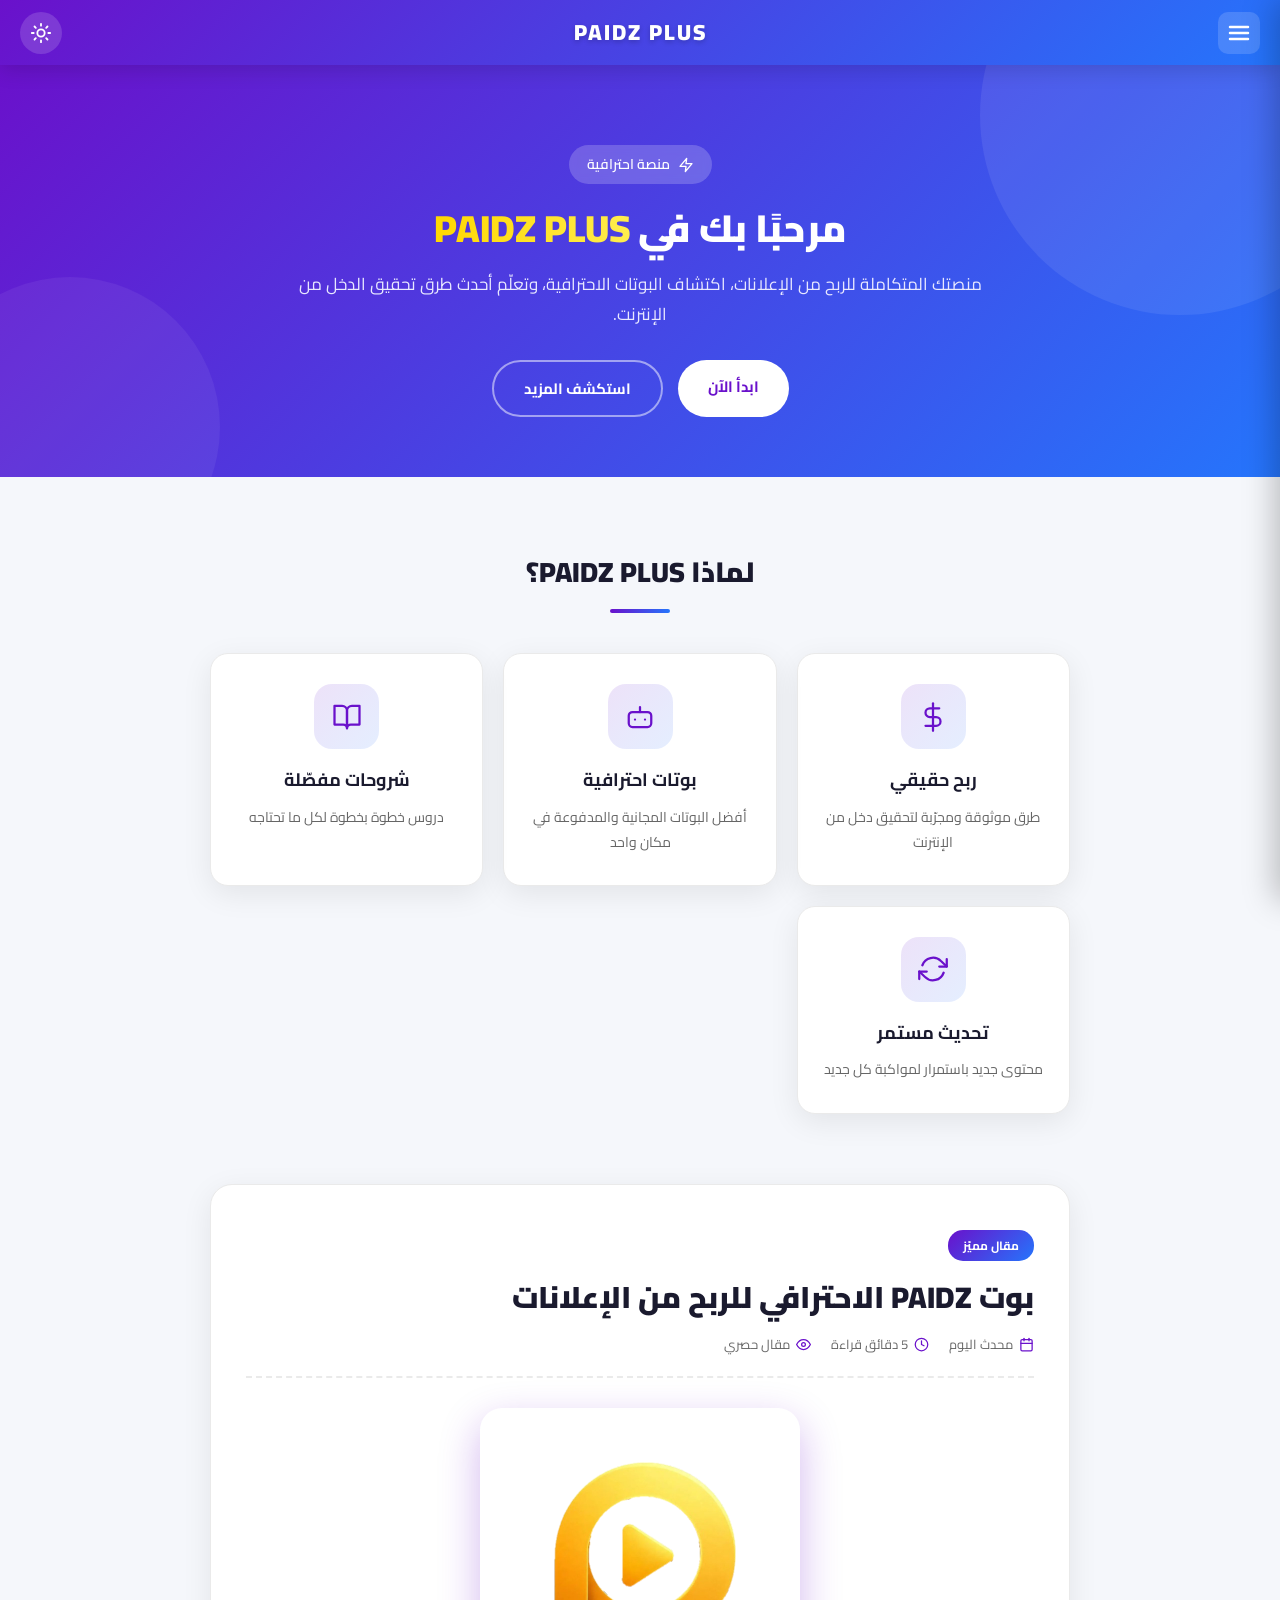
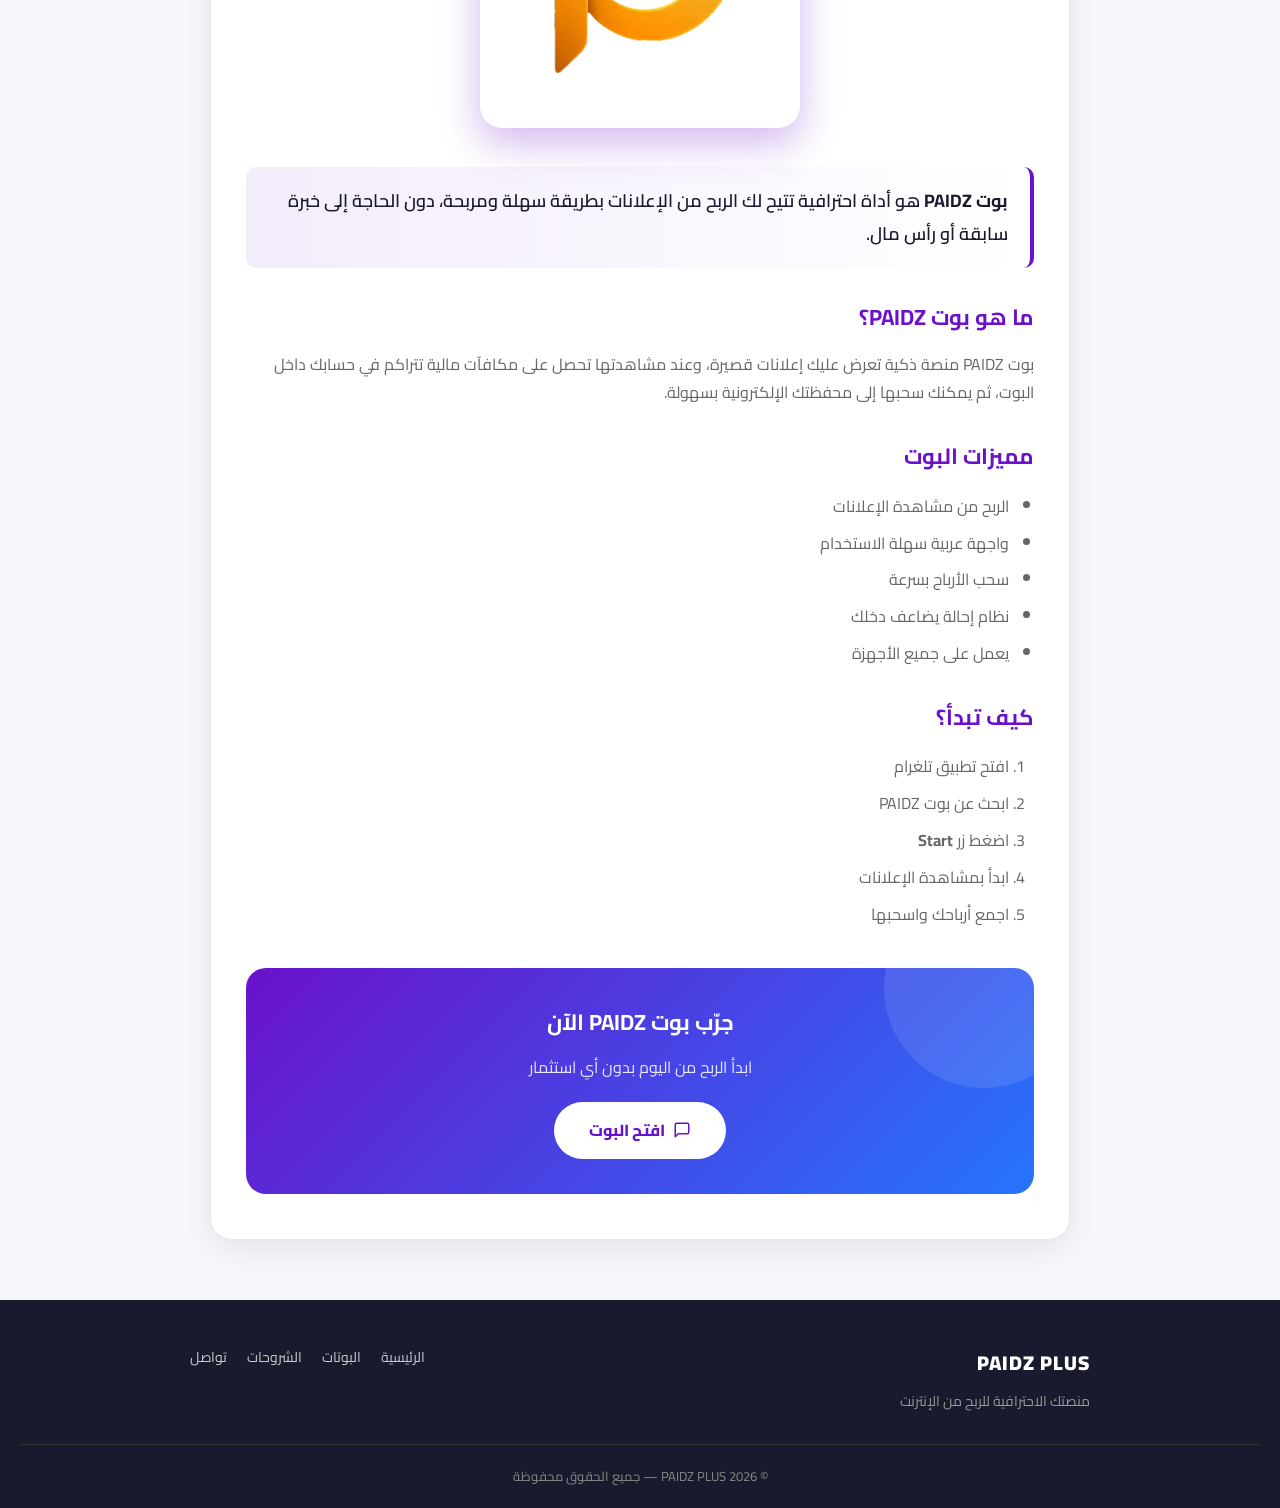
==== index.html @ e373d688 "Add files via upload" ====
<!DOCTYPE html>
<html lang="ar" dir="rtl" data-theme="light">
<head>
  <meta charset="UTF-8">
  <meta name="viewport" content="width=device-width, initial-scale=1.0">
  <title>PAIDZ PLUS — منصة الربح والإعلانات الاحترافية</title>
  <meta name="description" content="PAIDZ PLUS منصة متكاملة للربح من الإعلانات، البوتات، والشروحات الاحترافية">
  <link rel="stylesheet" href="style.css">
  <link href="https://fonts.googleapis.com/css2?family=Cairo:wght@400;600;700;900&display=swap" rel="stylesheet">
</head>
<body>

  <!-- ===== الهيدر ===== -->
  <header class="header">
    <button class="menu-btn" onclick="toggleMenu()" aria-label="القائمة">
      <svg viewBox="0 0 24 24" fill="none" stroke="currentColor" stroke-width="2.5" stroke-linecap="round">
        <line x1="3" y1="6" x2="21" y2="6"/>
        <line x1="3" y1="12" x2="21" y2="12"/>
        <line x1="3" y1="18" x2="21" y2="18"/>
      </svg>
    </button>

    <a href="index.html" class="logo">PAIDZ PLUS</a>

    <button class="theme-btn" onclick="toggleTheme()" aria-label="تبديل الوضع">
      <svg class="icon-sun" viewBox="0 0 24 24" fill="none" stroke="currentColor" stroke-width="2" stroke-linecap="round" stroke-linejoin="round">
        <circle cx="12" cy="12" r="4"/>
        <path d="M12 2v2M12 20v2M4.93 4.93l1.41 1.41M17.66 17.66l1.41 1.41M2 12h2M20 12h2M6.34 17.66l-1.41 1.41M19.07 4.93l-1.41 1.41"/>
      </svg>
      <svg class="icon-moon" viewBox="0 0 24 24" fill="none" stroke="currentColor" stroke-width="2" stroke-linecap="round" stroke-linejoin="round">
        <path d="M21 12.79A9 9 0 1 1 11.21 3 7 7 0 0 0 21 12.79z"/>
      </svg>
    </button>
  </header>

  <!-- ===== القائمة الجانبية ===== -->
  <nav class="side-menu" id="sideMenu">
    <div class="side-header">
      <span class="side-logo">PAIDZ PLUS</span>
    </div>
    <a href="index.html">
      <svg viewBox="0 0 24 24" fill="none" stroke="currentColor" stroke-width="2" stroke-linecap="round" stroke-linejoin="round"><path d="M3 9l9-7 9 7v11a2 2 0 0 1-2 2H5a2 2 0 0 1-2-2z"/><polyline points="9 22 9 12 15 12 15 22"/></svg>
      الرئيسية
    </a>
    <a href="bots.html">
      <svg viewBox="0 0 24 24" fill="none" stroke="currentColor" stroke-width="2" stroke-linecap="round" stroke-linejoin="round"><rect x="3" y="8" width="18" height="12" rx="3"/><path d="M12 8V4M8 14h.01M16 14h.01"/></svg>
      البوتات
    </a>
    <a href="#">
      <svg viewBox="0 0 24 24" fill="none" stroke="currentColor" stroke-width="2" stroke-linecap="round" stroke-linejoin="round"><line x1="12" y1="1" x2="12" y2="23"/><path d="M17 5H9.5a3.5 3.5 0 0 0 0 7h5a3.5 3.5 0 0 1 0 7H6"/></svg>
      طرق الربح
    </a>
    <a href="#">
      <svg viewBox="0 0 24 24" fill="none" stroke="currentColor" stroke-width="2" stroke-linecap="round" stroke-linejoin="round"><path d="M2 3h6a4 4 0 0 1 4 4v14a3 3 0 0 0-3-3H2z"/><path d="M22 3h-6a4 4 0 0 0-4 4v14a3 3 0 0 1 3-3h7z"/></svg>
      الشروحات
    </a>
    <a href="article.html">
      <svg viewBox="0 0 24 24" fill="none" stroke="currentColor" stroke-width="2" stroke-linecap="round" stroke-linejoin="round"><path d="M4 22h16a2 2 0 0 0 2-2V4a2 2 0 0 0-2-2H8a2 2 0 0 0-2 2v16a2 2 0 0 1-2 2zm0 0a2 2 0 0 1-2-2v-9c0-1.1.9-2 2-2h2"/><line x1="10" y1="9" x2="18" y2="9"/><line x1="10" y1="13" x2="18" y2="13"/><line x1="10" y1="17" x2="14" y2="17"/></svg>
      المقالات
    </a>
    <a href="#">
      <svg viewBox="0 0 24 24" fill="none" stroke="currentColor" stroke-width="2" stroke-linecap="round" stroke-linejoin="round"><path d="M21 15a2 2 0 0 1-2 2H7l-4 4V5a2 2 0 0 1 2-2h14a2 2 0 0 1 2 2z"/></svg>
      تواصل معنا
    </a>
  </nav>
  <div class="overlay" id="overlay" onclick="toggleMenu()"></div>

  <!-- ===== Hero ===== -->
  <section class="hero">
    <div class="hero-content">
      <span class="hero-tag">
        <svg viewBox="0 0 24 24" fill="none" stroke="currentColor" stroke-width="2" stroke-linecap="round" stroke-linejoin="round"><polygon points="13 2 3 14 12 14 11 22 21 10 12 10 13 2"/></svg>
        منصة احترافية
      </span>
      <h1>مرحبًا بك في <span>PAIDZ PLUS</span></h1>
      <p>منصتك المتكاملة للربح من الإعلانات، اكتشاف البوتات الاحترافية، وتعلّم أحدث طرق تحقيق الدخل من الإنترنت.</p>
      <div class="hero-buttons">
        <a href="#" class="btn-primary">ابدأ الآن</a>
        <a href="#" class="btn-secondary">استكشف المزيد</a>
      </div>
    </div>
  </section>

  <!-- ===== المميزات ===== -->
  <section class="features container">
    <h2 class="section-title">لماذا PAIDZ PLUS؟</h2>
    <div class="features-grid">
      <div class="feature-card">
        <div class="feature-icon">
          <svg viewBox="0 0 24 24" fill="none" stroke="currentColor" stroke-width="1.8" stroke-linecap="round" stroke-linejoin="round"><line x1="12" y1="1" x2="12" y2="23"/><path d="M17 5H9.5a3.5 3.5 0 0 0 0 7h5a3.5 3.5 0 0 1 0 7H6"/></svg>
        </div>
        <h3>ربح حقيقي</h3>
        <p>طرق موثوقة ومجرّبة لتحقيق دخل من الإنترنت</p>
      </div>
      <div class="feature-card">
        <div class="feature-icon">
          <svg viewBox="0 0 24 24" fill="none" stroke="currentColor" stroke-width="1.8" stroke-linecap="round" stroke-linejoin="round"><rect x="3" y="8" width="18" height="12" rx="3"/><path d="M12 8V4M8 14h.01M16 14h.01"/></svg>
        </div>
        <h3>بوتات احترافية</h3>
        <p>أفضل البوتات المجانية والمدفوعة في مكان واحد</p>
      </div>
      <div class="feature-card">
        <div class="feature-icon">
          <svg viewBox="0 0 24 24" fill="none" stroke="currentColor" stroke-width="1.8" stroke-linecap="round" stroke-linejoin="round"><path d="M2 3h6a4 4 0 0 1 4 4v14a3 3 0 0 0-3-3H2z"/><path d="M22 3h-6a4 4 0 0 0-4 4v14a3 3 0 0 1 3-3h7z"/></svg>
        </div>
        <h3>شروحات مفصّلة</h3>
        <p>دروس خطوة بخطوة لكل ما تحتاجه</p>
      </div>
      <div class="feature-card">
        <div class="feature-icon">
          <svg viewBox="0 0 24 24" fill="none" stroke="currentColor" stroke-width="1.8" stroke-linecap="round" stroke-linejoin="round"><polyline points="23 4 23 10 17 10"/><polyline points="1 20 1 14 7 14"/><path d="M3.51 9a9 9 0 0 1 14.85-3.36L23 10M1 14l4.64 4.36A9 9 0 0 0 20.49 15"/></svg>
        </div>
        <h3>تحديث مستمر</h3>
        <p>محتوى جديد باستمرار لمواكبة كل جديد</p>
      </div>
    </div>
  </section>

  <!-- ===== المقال ===== -->
  <section class="container">
    <article class="article">
      <span class="article-badge">مقال مميّز</span>
      <h1>بوت PAIDZ الاحترافي للربح من الإعلانات</h1>

      <div class="article-meta">
        <span>
          <svg viewBox="0 0 24 24" fill="none" stroke="currentColor" stroke-width="2" stroke-linecap="round" stroke-linejoin="round"><rect x="3" y="4" width="18" height="18" rx="2"/><line x1="16" y1="2" x2="16" y2="6"/><line x1="8" y1="2" x2="8" y2="6"/><line x1="3" y1="10" x2="21" y2="10"/></svg>
          محدث اليوم
        </span>
        <span>
          <svg viewBox="0 0 24 24" fill="none" stroke="currentColor" stroke-width="2" stroke-linecap="round" stroke-linejoin="round"><circle cx="12" cy="12" r="10"/><polyline points="12 6 12 12 16 14"/></svg>
          5 دقائق قراءة
        </span>
        <span>
          <svg viewBox="0 0 24 24" fill="none" stroke="currentColor" stroke-width="2" stroke-linecap="round" stroke-linejoin="round"><path d="M1 12s4-8 11-8 11 8 11 8-4 8-11 8-11-8-11-8z"/><circle cx="12" cy="12" r="3"/></svg>
          مقال حصري
        </span>
      </div>

      <div class="article-image">
        <img src="A1.png" alt="شعار بوت PAIDZ">
      </div>

      <p class="lead">
        <strong>بوت PAIDZ</strong> هو أداة احترافية تتيح لك الربح من الإعلانات بطريقة سهلة ومربحة، دون الحاجة إلى خبرة سابقة أو رأس مال.
      </p>

      <h2>ما هو بوت PAIDZ؟</h2>
      <p>بوت PAIDZ منصة ذكية تعرض عليك إعلانات قصيرة، وعند مشاهدتها تحصل على مكافآت مالية تتراكم في حسابك داخل البوت، ثم يمكنك سحبها إلى محفظتك الإلكترونية بسهولة.</p>

      <h2>مميزات البوت</h2>
      <ul>
        <li>الربح من مشاهدة الإعلانات</li>
        <li>واجهة عربية سهلة الاستخدام</li>
        <li>سحب الأرباح بسرعة</li>
        <li>نظام إحالة يضاعف دخلك</li>
        <li>يعمل على جميع الأجهزة</li>
      </ul>

      <h2>كيف تبدأ؟</h2>
      <ol>
        <li>افتح تطبيق تلغرام</li>
        <li>ابحث عن بوت PAIDZ</li>
        <li>اضغط زر <strong>Start</strong></li>
        <li>ابدأ بمشاهدة الإعلانات</li>
        <li>اجمع أرباحك واسحبها</li>
      </ol>

      <div class="cta-box">
        <h3>جرّب بوت PAIDZ الآن</h3>
        <p>ابدأ الربح من اليوم بدون أي استثمار</p>
        <a href="https://t.me/PAlDZ_BOT/start?startapp=ref_c6572488" class="cta-btn" target="_blank">
          <svg viewBox="0 0 24 24" fill="none" stroke="currentColor" stroke-width="2" stroke-linecap="round" stroke-linejoin="round"><path d="M21 15a2 2 0 0 1-2 2H7l-4 4V5a2 2 0 0 1 2-2h14a2 2 0 0 1 2 2z"/></svg>
          افتح البوت
        </a>
      </div>
    </article>
  </section>

  <!-- ===== الفوتر ===== -->
  <footer class="footer">
    <div class="footer-content">
      <div class="footer-brand">
        <h3>PAIDZ PLUS</h3>
        <p>منصتك الاحترافية للربح من الإنترنت</p>
      </div>
      <div class="footer-links">
        <a href="#">الرئيسية</a>
        <a href="bots.html">البوتات</a>
        <a href="#">الشروحات</a>
        <a href="#">تواصل</a>
      </div>
    </div>
    <div class="footer-bottom">
      <p>© 2026 PAIDZ PLUS — جميع الحقوق محفوظة</p>
    </div>
  </footer>

  <script src="script.js"></script>
</body>
</html>
---- style.css ----
/* ===== المتغيرات ===== */
:root {
  --bg: #f5f7fb;
  --bg-card: #ffffff;
  --text: #1a1a2e;
  --text-soft: #666;
  --border: #eaeaea;
  --primary: #6a11cb;
  --primary-2: #2575fc;
  --header-bg: linear-gradient(135deg, #6a11cb, #2575fc);
  --shadow: 0 8px 30px rgba(0,0,0,0.08);
  --header-text: #ffffff;
}

[data-theme="dark"] {
  --bg: #0f0f1a;
  --bg-card: #1a1a2e;
  --text: #f0f0f5;
  --text-soft: #a0a0b0;
  --border: #2a2a40;
  --header-bg: linear-gradient(135deg, #4a0d8f, #1a4db8);
  --shadow: 0 8px 30px rgba(0,0,0,0.4);
  --header-text: #ffffff;
}

/* ===== عام ===== */
* {
  margin: 0;
  padding: 0;
  box-sizing: border-box;
  font-family: 'Cairo', sans-serif;
}

html { scroll-behavior: smooth; }

body {
  background: var(--bg);
  color: var(--text);
  line-height: 1.8;
  overflow-x: hidden;
  transition: background 0.4s ease, color 0.4s ease;
}

.container {
  max-width: 900px;
  margin: 0 auto;
  padding: 0 20px;
}

/* أيقونات SVG موحدة */
svg {
  width: 20px;
  height: 20px;
  flex-shrink: 0;
}

/* ===== الهيدر ===== */
.header {
  position: fixed;
  top: 0;
  left: 0;
  right: 0;
  height: 65px;
  background: var(--header-bg);
  display: flex;
  align-items: center;
  justify-content: space-between;
  padding: 0 20px;
  box-shadow: 0 4px 20px rgba(0,0,0,0.15);
  z-index: 1000;
  transition: background 0.4s ease;
}

.logo {
  color: #fff;
  font-size: 22px;
  font-weight: 900;
  letter-spacing: 2px;
  text-decoration: none;
  text-shadow: 0 2px 5px rgba(0,0,0,0.2);
}

.menu-btn {
  width: 42px;
  height: 42px;
  background: rgba(255,255,255,0.15);
  border: none;
  border-radius: 10px;
  cursor: pointer;
  display: flex;
  align-items: center;
  justify-content: center;
  color: #fff;
  transition: 0.3s;
}

.menu-btn:hover { background: rgba(255,255,255,0.3); }
.menu-btn svg { width: 24px; height: 24px; }

/* ===== زر الوضع الليلي/النهاري ===== */
.theme-btn {
  width: 42px;
  height: 42px;
  background: rgba(255,255,255,0.15);
  border: none;
  border-radius: 50%;
  cursor: pointer;
  display: flex;
  align-items: center;
  justify-content: center;
  color: #fff;
  transition: 0.3s;
  position: relative;
  overflow: hidden;
}

.theme-btn:hover {
  background: rgba(255,255,255,0.3);
  transform: rotate(15deg);
}

.theme-btn svg {
  position: absolute;
  width: 22px;
  height: 22px;
  transition: 0.4s cubic-bezier(0.4, 0, 0.2, 1);
}

/* الوضع النهاري: إظهار الشمس */
[data-theme="light"] .icon-sun {
  opacity: 1;
  transform: translateY(0) rotate(0deg);
}
[data-theme="light"] .icon-moon {
  opacity: 0;
  transform: translateY(35px) rotate(90deg);
}

/* الوضع الليلي: إظهار القمر */
[data-theme="dark"] .icon-sun {
  opacity: 0;
  transform: translateY(-35px) rotate(-90deg);
}
[data-theme="dark"] .icon-moon {
  opacity: 1;
  transform: translateY(0) rotate(0deg);
}

/* ===== القائمة الجانبية ===== */
.side-menu {
  position: fixed;
  top: 0;
  right: -300px;
  width: 300px;
  height: 100%;
  background: var(--bg-card);
  box-shadow: -5px 0 30px rgba(0,0,0,0.25);
  transition: 0.4s cubic-bezier(0.4, 0, 0.2, 1);
  z-index: 1200;
  overflow-y: auto;
}

.side-menu.open { right: 0; }

.side-header {
  background: var(--header-bg);
  padding: 25px 20px;
  text-align: center;
}

.side-logo {
  color: #fff;
  font-size: 20px;
  font-weight: 900;
  letter-spacing: 2px;
}

.side-menu a {
  display: flex;
  align-items: center;
  gap: 12px;
  padding: 16px 25px;
  color: var(--text);
  text-decoration: none;
  font-weight: 600;
  border-bottom: 1px solid var(--border);
  transition: 0.25s;
}

.side-menu a svg { color: var(--primary); transition: 0.25s; }

.side-menu a:hover {
  background: linear-gradient(135deg, var(--primary), var(--primary-2));
  color: #fff;
  padding-right: 35px;
}

.side-menu a:hover svg { color: #fff; }

.overlay {
  position: fixed;
  inset: 0;
  background: rgba(0,0,0,0.55);
  opacity: 0;
  visibility: hidden;
  transition: 0.3s;
  z-index: 1100;
  backdrop-filter: blur(3px);
}

.overlay.show { opacity: 1; visibility: visible; }

/* ===== Hero ===== */
.hero {
  margin-top: 65px;
  padding: 80px 20px 60px;
  background: var(--header-bg);
  color: #fff;
  text-align: center;
  position: relative;
  overflow: hidden;
  transition: background 0.4s ease;
}

.hero::before {
  content: '';
  position: absolute;
  width: 400px;
  height: 400px;
  background: rgba(255,255,255,0.08);
  border-radius: 50%;
  top: -150px;
  right: -100px;
}

.hero::after {
  content: '';
  position: absolute;
  width: 300px;
  height: 300px;
  background: rgba(255,255,255,0.06);
  border-radius: 50%;
  bottom: -100px;
  left: -80px;
}

.hero-content { position: relative; z-index: 2; max-width: 700px; margin: 0 auto; }

.hero-tag {
  display: inline-flex;
  align-items: center;
  gap: 8px;
  background: rgba(255,255,255,0.2);
  padding: 7px 18px;
  border-radius: 20px;
  font-size: 14px;
  font-weight: 600;
  margin-bottom: 20px;
  backdrop-filter: blur(5px);
}

.hero-tag svg { width: 16px; height: 16px; }

.hero h1 {
  font-size: 38px;
  font-weight: 900;
  margin-bottom: 15px;
  line-height: 1.3;
}

.hero h1 span {
  background: linear-gradient(90deg, #ffd700, #ffed4e);
  -webkit-background-clip: text;
  -webkit-text-fill-color: transparent;
  background-clip: text;
}

.hero p {
  font-size: 17px;
  color: #e8e8ff;
  margin-bottom: 30px;
}

.hero-buttons {
  display: flex;
  gap: 15px;
  justify-content: center;
  flex-wrap: wrap;
}

.btn-primary, .btn-secondary {
  padding: 13px 30px;
  border-radius: 30px;
  text-decoration: none;
  font-weight: 700;
  font-size: 15px;
  transition: 0.3s;
  display: inline-block;
}

.btn-primary {
  background: #fff;
  color: var(--primary);
}

.btn-primary:hover {
  transform: translateY(-3px);
  box-shadow: 0 10px 25px rgba(0,0,0,0.25);
}

.btn-secondary {
  background: transparent;
  color: #fff;
  border: 2px solid rgba(255,255,255,0.5);
}

.btn-secondary:hover {
  background: rgba(255,255,255,0.15);
  border-color: #fff;
}

/* ===== المميزات ===== */
.features {
  padding: 70px 20px 30px;
}

.section-title {
  text-align: center;
  font-size: 28px;
  font-weight: 900;
  margin-bottom: 40px;
  color: var(--text);
  position: relative;
  display: inline-block;
  width: 100%;
}

.section-title::after {
  content: '';
  display: block;
  width: 60px;
  height: 4px;
  background: linear-gradient(90deg, var(--primary), var(--primary-2));
  border-radius: 3px;
  margin: 12px auto 0;
}

.features-grid {
  display: grid;
  grid-template-columns: repeat(auto-fit, minmax(220px, 1fr));
  gap: 20px;
}

.feature-card {
  background: var(--bg-card);
  padding: 30px 22px;
  border-radius: 18px;
  box-shadow: var(--shadow);
  text-align: center;
  transition: 0.35s;
  border: 1px solid var(--border);
}

.feature-card:hover {
  transform: translateY(-8px);
  box-shadow: 0 15px 40px rgba(106,17,203,0.25);
}

.feature-icon {
  width: 65px;
  height: 65px;
  margin: 0 auto 15px;
  border-radius: 18px;
  background: linear-gradient(135deg, rgba(106,17,203,0.12), rgba(37,117,252,0.12));
  display: flex;
  align-items: center;
  justify-content: center;
  color: var(--primary);
  transition: 0.35s;
}

.feature-icon svg { width: 30px; height: 30px; }

.feature-card:hover .feature-icon {
  background: linear-gradient(135deg, var(--primary), var(--primary-2));
  color: #fff;
  transform: rotate(-8deg) scale(1.08);
}

.feature-card h3 {
  font-size: 18px;
  font-weight: 700;
  margin-bottom: 8px;
  color: var(--text);
}

.feature-card p {
  font-size: 14px;
  color: var(--text-soft);
}

/* ===== المقال ===== */
.article {
  background: var(--bg-card);
  padding: 45px 35px;
  border-radius: 22px;
  box-shadow: var(--shadow);
  margin: 40px 0;
  border: 1px solid var(--border);
  transition: background 0.4s ease, border 0.4s ease;
}

.article-badge {
  display: inline-block;
  background: linear-gradient(135deg, var(--primary), var(--primary-2));
  color: #fff;
  padding: 5px 15px;
  border-radius: 15px;
  font-size: 12px;
  font-weight: 700;
  margin-bottom: 15px;
}

.article h1 {
  font-size: 30px;
  font-weight: 900;
  color: var(--text);
  margin-bottom: 15px;
  line-height: 1.4;
}

.article-meta {
  display: flex;
  gap: 20px;
  flex-wrap: wrap;
  color: var(--text-soft);
  font-size: 13px;
  margin-bottom: 25px;
  padding-bottom: 20px;
  border-bottom: 2px dashed var(--border);
}

.article-meta span {
  display: inline-flex;
  align-items: center;
  gap: 6px;
}

.article-meta svg { width: 15px; height: 15px; color: var(--primary); }

.article-image {
  text-align: center;
  margin: 30px 0;
}

.article-image img {
  max-width: 320px;
  width: 100%;
  border-radius: 22px;
  box-shadow: 0 15px 40px rgba(106,17,203,0.3);
  transition: 0.4s;
}

.article-image img:hover { transform: scale(1.04) rotate(-1deg); }

.article .lead {
  font-size: 18px;
  color: var(--text);
  font-weight: 600;
  padding: 18px 22px;
  background: linear-gradient(90deg, rgba(106,17,203,0.08), transparent);
  border-right: 4px solid var(--primary);
  border-radius: 10px;
  margin-bottom: 25px;
}

.article h2 {
  font-size: 22px;
  color: var(--primary);
  margin: 30px 0 12px;
  font-weight: 700;
}

.article p {
  font-size: 16px;
  color: var(--text-soft);
  margin-bottom: 15px;
}

.article ul, .article ol {
  margin: 15px 25px 20px;
}

.article li {
  margin-bottom: 8px;
  font-size: 16px;
  color: var(--text-soft);
}

/* ===== CTA ===== */
.cta-box {
  background: var(--header-bg);
  color: #fff;
  padding: 35px;
  border-radius: 20px;
  text-align: center;
  margin-top: 40px;
  position: relative;
  overflow: hidden;
  transition: background 0.4s ease;
}

.cta-box::before {
  content: '';
  position: absolute;
  width: 200px;
  height: 200px;
  background: rgba(255,255,255,0.1);
  border-radius: 50%;
  top: -80px;
  right: -50px;
}

.cta-box h3 {
  font-size: 22px;
  margin-bottom: 10px;
  position: relative;
}

.cta-box p {
  color: #e8e8ff;
  margin-bottom: 20px;
  position: relative;
}

.cta-btn {
  display: inline-flex;
  align-items: center;
  gap: 8px;
  background: #fff;
  color: var(--primary);
  padding: 14px 35px;
  border-radius: 30px;
  text-decoration: none;
  font-weight: 800;
  font-size: 16px;
  transition: 0.3s;
  position: relative;
}

.cta-btn svg { width: 18px; height: 18px; }

.cta-btn:hover {
  transform: scale(1.07);
  box-shadow: 0 10px 30px rgba(0,0,0,0.3);
}

/* ===== الفوتر ===== */
.footer {
  background: #1a1a2e;
  color: #ccc;
  padding: 45px 20px 0;
  margin-top: 60px;
  transition: background 0.4s ease;
}

[data-theme="dark"] .footer { background: #0a0a15; }

.footer-content {
  max-width: 900px;
  margin: 0 auto;
  display: flex;
  justify-content: space-between;
  flex-wrap: wrap;
  gap: 25px;
  padding-bottom: 30px;
}

.footer-brand h3 {
  color: #fff;
  font-size: 20px;
  font-weight: 900;
  letter-spacing: 1px;
  margin-bottom: 8px;
}

.footer-brand p { font-size: 14px; color: #999; }

.footer-links {
  display: flex;
  gap: 20px;
  flex-wrap: wrap;
}

.footer-links a {
  color: #ccc;
  text-decoration: none;
  font-size: 14px;
  transition: 0.3s;
}

.footer-links a:hover { color: #6a11cb; }

.footer-bottom {
  border-top: 1px solid #333;
  padding: 20px;
  text-align: center;
  font-size: 13px;
  color: #888;
}

/* ===== للجوال ===== */
@media (max-width: 600px) {
  .logo { font-size: 16px; letter-spacing: 1px; }
  .menu-btn, .theme-btn { width: 38px; height: 38px; }
  .hero { padding: 60px 15px 40px; }
  .hero h1 { font-size: 26px; }
  .hero p { font-size: 15px; }
  .article { padding: 28px 20px; }
  .article h1 { font-size: 22px; }
  .article h2 { font-size: 18px; }
  .article p, .article li { font-size: 15px; }
  .article-image img { max-width: 220px; }
  .section-title { font-size: 22px; }
  .footer-content { flex-direction: column; text-align: center; }
  .footer-links { justify-content: center; }
}


/* ===== عنوان الصفحة (Page Hero) ===== */
.page-hero {
  margin-top: 65px;
  padding: 60px 20px 50px;
  background: var(--header-bg);
  color: #fff;
  text-align: center;
  position: relative;
  overflow: hidden;
}

.page-hero::before {
  content: '';
  position: absolute;
  width: 350px;
  height: 350px;
  background: rgba(255,255,255,0.08);
  border-radius: 50%;
  top: -120px;
  right: -80px;
}

.page-hero-content {
  position: relative;
  z-index: 2;
}

.page-hero h1 {
  font-size: 34px;
  font-weight: 900;
  margin-bottom: 10px;
}

.page-hero p {
  font-size: 16px;
  color: #e8e8ff;
}

/* ===== شبكة البوتات ===== */
.bots-grid {
  display: grid;
  grid-template-columns: repeat(auto-fill, minmax(230px, 1fr));
  gap: 25px;
  padding: 50px 0;
}

/* بطاقة البوت */
.bot-card {
  background: var(--bg-card);
  border-radius: 20px;
  padding: 25px 20px;
  text-align: center;
  box-shadow: var(--shadow);
  border: 1px solid var(--border);
  transition: 0.35s cubic-bezier(0.4, 0, 0.2, 1);
  display: flex;
  flex-direction: column;
  align-items: center;
}

.bot-card:hover {
  transform: translateY(-10px);
  box-shadow: 0 20px 45px rgba(106,17,203,0.28);
  border-color: var(--primary);
}

/* صورة البوت */
.bot-image {
  width: 120px;
  height: 120px;
  border-radius: 50%;
  overflow: hidden;
  margin-bottom: 18px;
  background: linear-gradient(135deg, rgba(106,17,203,0.1), rgba(37,117,252,0.1));
  display: flex;
  align-items: center;
  justify-content: center;
  padding: 8px;
  transition: 0.35s;
  border: 3px solid transparent;
}

.bot-card:hover .bot-image {
  border-color: var(--primary);
  transform: scale(1.05) rotate(3deg);
}

.bot-image img {
  width: 100%;
  height: 100%;
  object-fit: cover;
  border-radius: 50%;
}

/* اسم البوت (قابل للنقر) */
.bot-name {
  font-size: 18px;
  font-weight: 800;
  color: var(--text);
  text-decoration: none;
  margin-bottom: 6px;
  transition: 0.3s;
  display: inline-block;
}

.bot-name:hover {
  color: var(--primary);
  transform: scale(1.05);
}

.bot-name::after {
  content: '';
  display: block;
  width: 0;
  height: 2px;
  background: linear-gradient(90deg, var(--primary), var(--primary-2));
  margin: 4px auto 0;
  transition: 0.35s;
  border-radius: 2px;
}

.bot-name:hover::after {
  width: 60%;
}

/* وصف البوت */
.bot-desc {
  font-size: 13px;
  color: var(--text-soft);
  margin-bottom: 18px;
}

/* زر فتح البوت */
.bot-btn {
  display: inline-flex;
  align-items: center;
  gap: 6px;
  background: linear-gradient(135deg, var(--primary), var(--primary-2));
  color: #fff;
  padding: 10px 22px;
  border-radius: 25px;
  text-decoration: none;
  font-weight: 700;
  font-size: 13px;
  transition: 0.3s;
  margin-top: auto;
}

.bot-btn svg {
  width: 15px;
  height: 15px;
  transition: 0.3s;
}

.bot-btn:hover {
  transform: translateY(-2px);
  box-shadow: 0 8px 20px rgba(106,17,203,0.4);
}

.bot-btn:hover svg {
  transform: translateX(-4px);
}

/* ===== للجوال ===== */
@media (max-width: 600px) {
  .page-hero { padding: 45px 15px 35px; }
  .page-hero h1 { font-size: 24px; }
  .page-hero p { font-size: 14px; }
  .bots-grid {
    grid-template-columns: repeat(auto-fill, minmax(150px, 1fr));
    gap: 15px;
    padding: 30px 0;
  }
  .bot-card { padding: 18px 12px; }
  .bot-image { width: 85px; height: 85px; margin-bottom: 12px; }
  .bot-name { font-size: 15px; }
  .bot-desc { font-size: 12px; }
  .bot-btn { padding: 8px 16px; font-size: 12px; }
}


/* ===== غلاف زر التحميل ===== */
.bot-download-wrap {
  margin-top: 45px;
  position: relative;
}

/* شريط علوي متحرك */
.download-top-bar {
  height: 5px;
  background: linear-gradient(90deg, #6a11cb, #2575fc, #00b894, #6a11cb);
  background-size: 300% 100%;
  border-radius: 24px 24px 0 0;
  animation: gradientSlide 4s linear infinite;
}

@keyframes gradientSlide {
  0% { background-position: 0% 50%; }
  100% { background-position: 300% 50%; }
}

/* ===== بطاقة التحميل ===== */
.bot-download-card {
  background: var(--bg-card);
  border: 2px solid var(--border);
  border-top: none;
  border-radius: 0 0 24px 24px;
  padding: 32px 26px;
  text-align: center;
  box-shadow: 0 15px 45px rgba(106,17,203,0.15);
  transition: 0.35s;
  position: relative;
  overflow: hidden;
}

.bot-download-card::after {
  content: '';
  position: absolute;
  width: 220px;
  height: 220px;
  background: radial-gradient(circle, rgba(106,17,203,0.12), transparent 70%);
  border-radius: 50%;
  top: -80px;
  left: -60px;
  pointer-events: none;
}

.bot-download-card:hover {
  box-shadow: 0 25px 65px rgba(106,17,203,0.28);
  border-color: var(--primary);
}

/* ===== شارة "مجاني 100%" ===== */
.download-badge {
  display: inline-flex;
  align-items: center;
  gap: 6px;
  background: linear-gradient(135deg, #00b894, #00cec9);
  color: #fff;
  padding: 6px 16px;
  border-radius: 22px;
  font-size: 12.5px;
  font-weight: 800;
  margin-bottom: 16px;
  box-shadow: 0 5px 15px rgba(0,184,148,0.35);
  position: relative;
  z-index: 2;
}

.download-badge svg { width: 14px; height: 14px; }

/* ===== العناوين ===== */
.download-title {
  font-size: 24px;
  font-weight: 900;
  color: var(--text);
  margin-bottom: 8px;
  position: relative;
  z-index: 2;
}

.download-sub {
  font-size: 14px;
  color: var(--text-soft);
  margin-bottom: 26px;
  position: relative;
  z-index: 2;
  line-height: 1.6;
}

/* ===== الزر الرئيسي "بوت Paidz" ===== */
.bot-main-btn {
  display: flex;
  align-items: center;
  justify-content: space-between;
  gap: 14px;
  background: linear-gradient(135deg, #6a11cb 0%, #2575fc 100%);
  color: #fff;
  padding: 18px 22px;
  border-radius: 20px;
  text-decoration: none;
  font-weight: 900;
  transition: 0.4s cubic-bezier(0.4, 0, 0.2, 1);
  box-shadow: 0 12px 32px rgba(106,17,203,0.4);
  position: relative;
  overflow: hidden;
  z-index: 2;
}

/* توهج متحرك عند المرور */
.bot-main-btn::before {
  content: '';
  position: absolute;
  top: 0;
  left: -100%;
  width: 100%;
  height: 100%;
  background: linear-gradient(90deg, transparent, rgba(255,255,255,0.35), transparent);
  transition: 0.6s;
}

.bot-main-btn:hover::before {
  left: 100%;
}

.bot-main-btn:hover {
  transform: translateY(-4px);
  box-shadow: 0 20px 45px rgba(106,17,203,0.55);
}

.bot-main-btn:active { transform: translateY(-1px); }

/* أيقونة دائرية (تحميل) */
.btn-icon-circle {
  width: 48px;
  height: 48px;
  background: rgba(255,255,255,0.22);
  border-radius: 14px;
  display: flex;
  align-items: center;
  justify-content: center;
  flex-shrink: 0;
  backdrop-filter: blur(10px);
  transition: 0.5s;
  position: relative;
  z-index: 2;
}

.btn-icon-circle svg { width: 24px; height: 24px; }

.bot-main-btn:hover .btn-icon-circle {
  transform: rotate(360deg) scale(1.1);
  background: rgba(255,255,255,0.35);
}

/* نص الزر */
.btn-label {
  flex: 1;
  font-size: 22px;
  font-weight: 900;
  text-align: center;
  letter-spacing: 1px;
  position: relative;
  z-index: 2;
  text-shadow: 0 2px 6px rgba(0,0,0,0.2);
}

/* سهم دائري */
.btn-arrow-circle {
  width: 40px;
  height: 40px;
  background: rgba(255,255,255,0.18);
  border-radius: 50%;
  display: flex;
  align-items: center;
  justify-content: center;
  flex-shrink: 0;
  transition: 0.35s;
  position: relative;
  z-index: 2;
}

.btn-arrow-circle svg { width: 18px; height: 18px; }

.bot-main-btn:hover .btn-arrow-circle {
  background: rgba(255,255,255,0.35);
  transform: translateX(-8px);
}

/* ===== رابط نصي أسفل الزر ===== */
.download-username {
  display: flex;
  align-items: center;
  justify-content: center;
  gap: 8px;
  margin-top: 20px;
  font-size: 13px;
  color: var(--text-soft);
  flex-wrap: wrap;
  position: relative;
  z-index: 2;
}

.download-username a {
  direction: ltr;
  background: linear-gradient(135deg, rgba(106,17,203,0.12), rgba(37,117,252,0.12));
  color: var(--primary);
  padding: 7px 16px;
  border-radius: 18px;
  text-decoration: none;
  font-weight: 800;
  font-size: 13px;
  letter-spacing: 0.5px;
  transition: 0.3s;
  border: 1px solid transparent;
}

.download-username a:hover {
  background: linear-gradient(135deg, #6a11cb, #2575fc);
  color: #fff;
  transform: scale(1.05);
}

/* ===== للجوال ===== */
@media (max-width: 600px) {
  .bot-download-card {
    padding: 24px 18px;
    border-radius: 0 0 20px 20px;
  }
  .download-title { font-size: 20px; }
  .download-sub { font-size: 13px; }
  .bot-main-btn {
    padding: 15px 16px;
    gap: 10px;
    border-radius: 16px;
  }
  .btn-icon-circle { width: 42px; height: 42px; border-radius: 12px; }
  .btn-icon-circle svg { width: 20px; height: 20px; }
  .btn-label { font-size: 18px; }
  .btn-arrow-circle { width: 34px; height: 34px; }
  .btn-arrow-circle svg { width: 15px; height: 15px; }
  .download-username { font-size: 12px; }
  .download-username a { font-size: 12px; padding: 6px 13px; }
}

/* ===== شبكة المقالات ===== */
.articles-grid {
  display: grid;
  grid-template-columns: repeat(auto-fill, minmax(310px, 1fr));
  gap: 28px;
  padding: 50px 0;
}

/* بطاقة المقال */
.article-card {
  display: flex;
  flex-direction: column;
  background: var(--bg-card);
  border-radius: 20px;
  overflow: hidden;
  box-shadow: var(--shadow);
  border: 1px solid var(--border);
  text-decoration: none;
  transition: 0.4s cubic-bezier(0.4, 0, 0.2, 1);
  position: relative;
}

.article-card:hover {
  transform: translateY(-10px);
  box-shadow: 0 25px 55px rgba(106,17,203,0.28);
  border-color: var(--primary);
}

/* صورة البطاقة */
.article-card-image {
  position: relative;
  width: 100%;
  height: 200px;
  overflow: hidden;
  background: linear-gradient(135deg, rgba(106,17,203,0.1), rgba(37,117,252,0.1));
}

.article-card-image img {
  width: 100%;
  height: 100%;
  object-fit: cover;
  transition: 0.5s;
}

.article-card:hover .article-card-image img {
  transform: scale(1.1);
}

/* شارة التصنيف */
.article-card-tag {
  position: absolute;
  top: 15px;
  right: 15px;
  background: linear-gradient(135deg, #6a11cb, #2575fc);
  color: #fff;
  padding: 6px 14px;
  border-radius: 18px;
  font-size: 12px;
  font-weight: 700;
  box-shadow: 0 5px 15px rgba(106,17,203,0.4);
  backdrop-filter: blur(5px);
  z-index: 2;
}

/* جسم البطاقة */
.article-card-body {
  padding: 22px 22px 20px;
  display: flex;
  flex-direction: column;
  flex: 1;
}

.article-card-body h3 {
  font-size: 18px;
  font-weight: 800;
  color: var(--text);
  margin-bottom: 10px;
  line-height: 1.5;
  transition: 0.3s;
}

.article-card:hover .article-card-body h3 {
  color: var(--primary);
}

.article-card-body p {
  font-size: 14px;
  color: var(--text-soft);
  line-height: 1.7;
  margin-bottom: 18px;
  flex: 1;
}

/* فوتر البطاقة */
.article-card-footer {
  display: flex;
  align-items: center;
  justify-content: space-between;
  padding-top: 15px;
  border-top: 1px solid var(--border);
  gap: 10px;
}

.read-time {
  display: inline-flex;
  align-items: center;
  gap: 5px;
  font-size: 12.5px;
  color: var(--text-soft);
  font-weight: 600;
}

.read-time svg {
  width: 14px;
  height: 14px;
  color: var(--primary);
}

.read-more {
  display: inline-flex;
  align-items: center;
  gap: 5px;
  font-size: 13px;
  font-weight: 800;
  color: var(--primary);
  transition: 0.3s;
}

.read-more svg {
  width: 14px;
  height: 14px;
  transition: 0.3s;
}

.article-card:hover .read-more {
  color: var(--primary-2);
}

.article-card:hover .read-more svg {
  transform: translateX(-5px);
}

/* ===== للجوال ===== */
@media (max-width: 600px) {
  .articles-grid {
    grid-template-columns: 1fr;
    gap: 20px;
    padding: 30px 0;
  }
  .article-card-image { height: 180px; }
  .article-card-body { padding: 18px; }
  .article-card-body h3 { font-size: 16px; }
  .article-card-body p { font-size: 13px; }
}




/* ===== زر بوت Paidz الاحترافي ===== */
.paidz-btn {
  display: flex;
  align-items: center;
  gap: 16px;
  background: linear-gradient(135deg, #6a11cb 0%, #2575fc 100%);
  color: #fff;
  padding: 20px 24px;
  border-radius: 20px;
  text-decoration: none;
  margin-top: 45px;
  position: relative;
  overflow: hidden;
  box-shadow: 0 15px 40px rgba(106,17,203,0.45);
  transition: 0.4s cubic-bezier(0.4, 0, 0.2, 1);
  border: 2px solid rgba(255,255,255,0.15);
}

/* توهج متحرك يمر عبر الزر */
.paidz-btn::before {
  content: '';
  position: absolute;
  top: 0;
  left: -100%;
  width: 100%;
  height: 100%;
  background: linear-gradient(90deg, transparent, rgba(255,255,255,0.3), transparent);
  transition: 0.7s;
}

.paidz-btn:hover::before {
  left: 100%;
}

.paidz-btn:hover {
  transform: translateY(-5px) scale(1.01);
  box-shadow: 0 25px 55px rgba(106,17,203,0.6);
  border-color: rgba(255,255,255,0.35);
}

.paidz-btn:active {
  transform: translateY(-2px) scale(0.99);
}

/* ===== أيقونة تلغرام ===== */
.paidz-btn-icon {
  width: 60px;
  height: 60px;
  background: #ffffff;
  border-radius: 18px;
  display: flex;
  align-items: center;
  justify-content: center;
  flex-shrink: 0;
  position: relative;
  z-index: 2;
  box-shadow: 0 8px 20px rgba(0,0,0,0.2);
  transition: 0.5s cubic-bezier(0.4, 0, 0.2, 1);
}

.paidz-btn-icon svg {
  width: 34px;
  height: 34px;
  color: #6a11cb;
  transition: 0.5s;
}

.paidz-btn:hover .paidz-btn-icon {
  transform: rotate(360deg) scale(1.08);
  box-shadow: 0 12px 30px rgba(0,0,0,0.3);
}

.paidz-btn:hover .paidz-btn-icon svg {
  color: #2575fc;
}

/* ===== نص الزر ===== */
.paidz-btn-label {
  flex: 1;
  font-size: 24px;
  font-weight: 900;
  text-align: center;
  letter-spacing: 1.2px;
  position: relative;
  z-index: 2;
  text-shadow: 0 3px 10px rgba(0,0,0,0.25);
  font-family: 'Cairo', sans-serif;
}

/* ===== سهم الزر ===== */
.paidz-btn-arrow {
  width: 46px;
  height: 46px;
  background: rgba(255,255,255,0.2);
  border-radius: 50%;
  display: flex;
  align-items: center;
  justify-content: center;
  flex-shrink: 0;
  position: relative;
  z-index: 2;
  transition: 0.35s;
  backdrop-filter: blur(10px);
}

.paidz-btn-arrow svg {
  width: 20px;
  height: 20px;
  transition: 0.35s;
}

.paidz-btn:hover .paidz-btn-arrow {
  background: rgba(255,255,255,0.35);
  transform: translateX(-8px) scale(1.05);
}

/* ===== للجوال ===== */
@media (max-width: 600px) {
  .paidz-btn {
    padding: 16px 18px;
    gap: 12px;
    border-radius: 16px;
    margin-top: 35px;
  }
  .paidz-btn-icon {
    width: 50px;
    height: 50px;
    border-radius: 14px;
  }
  .paidz-btn-icon svg { width: 28px; height: 28px; }
  .paidz-btn-label { font-size: 19px; letter-spacing: 0.8px; }
  .paidz-btn-arrow { width: 38px; height: 38px; }
  .paidz-btn-arrow svg { width: 17px; height: 17px; }
}
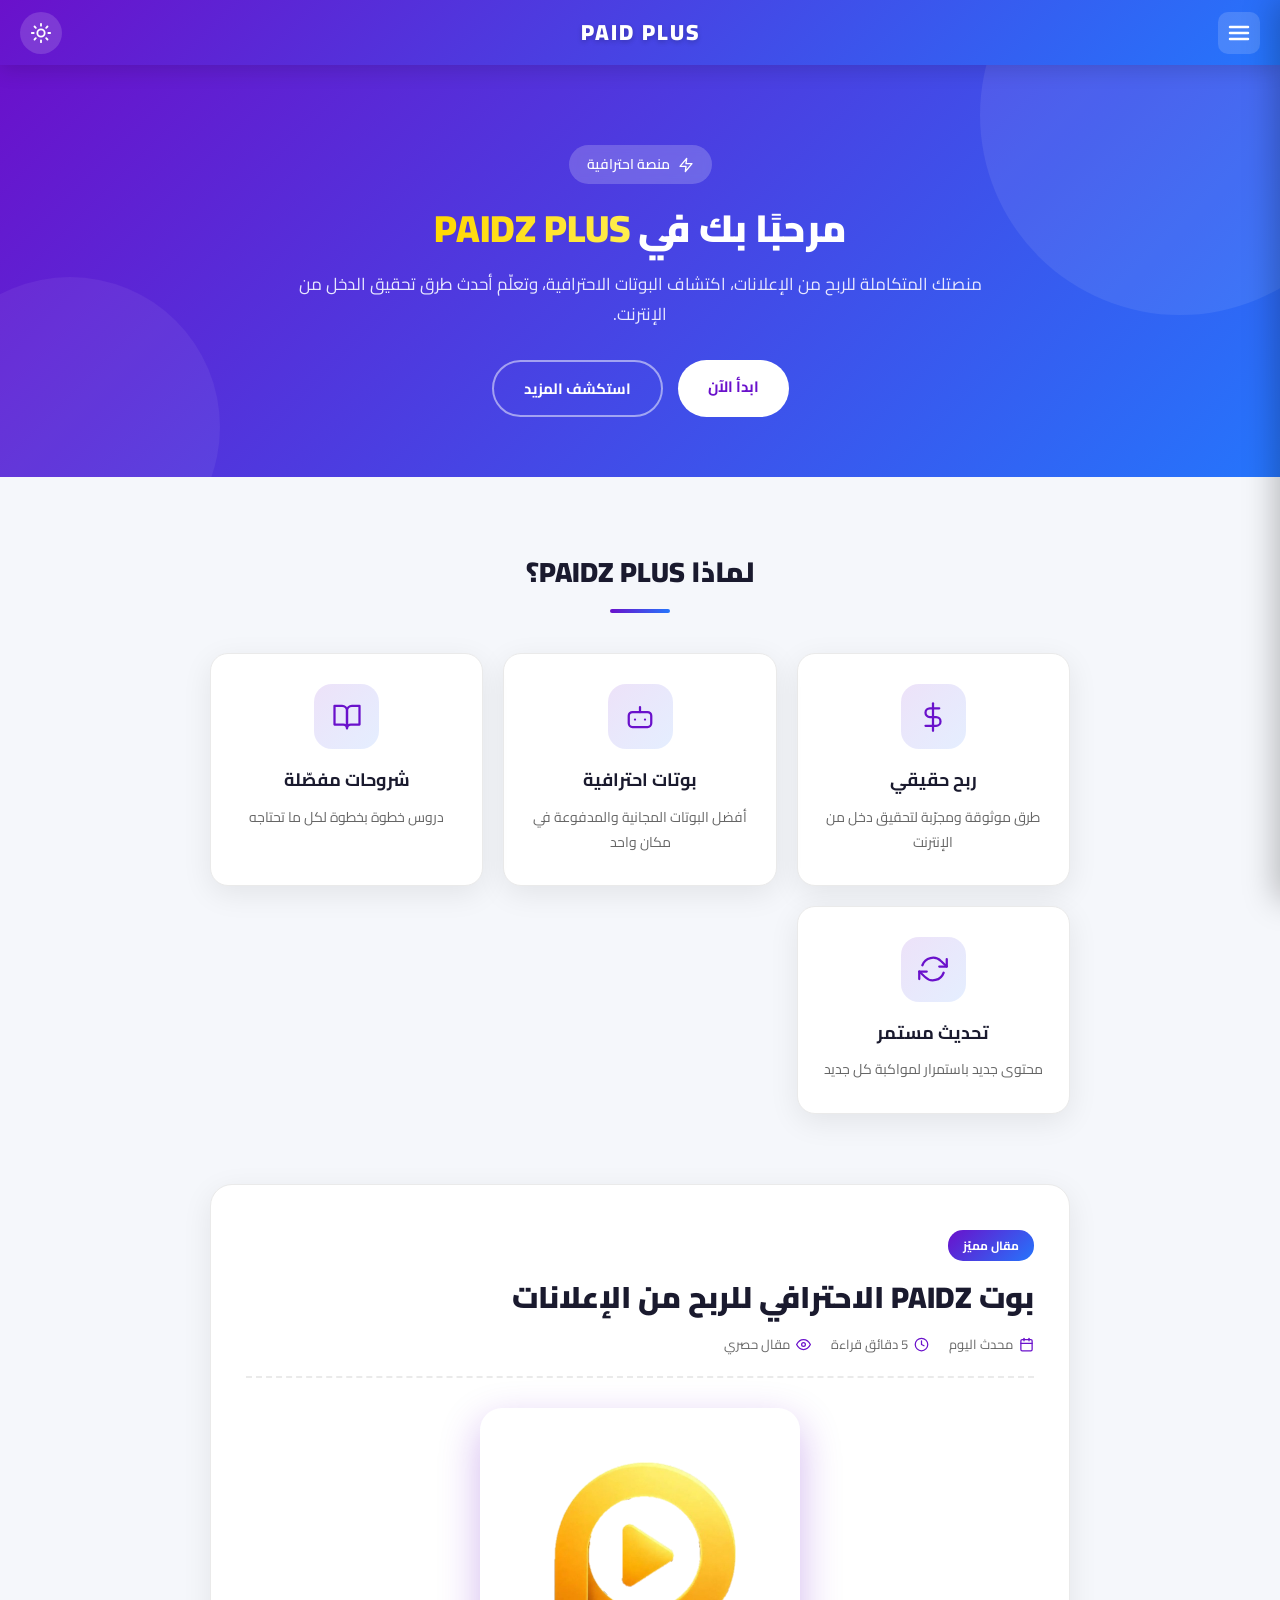
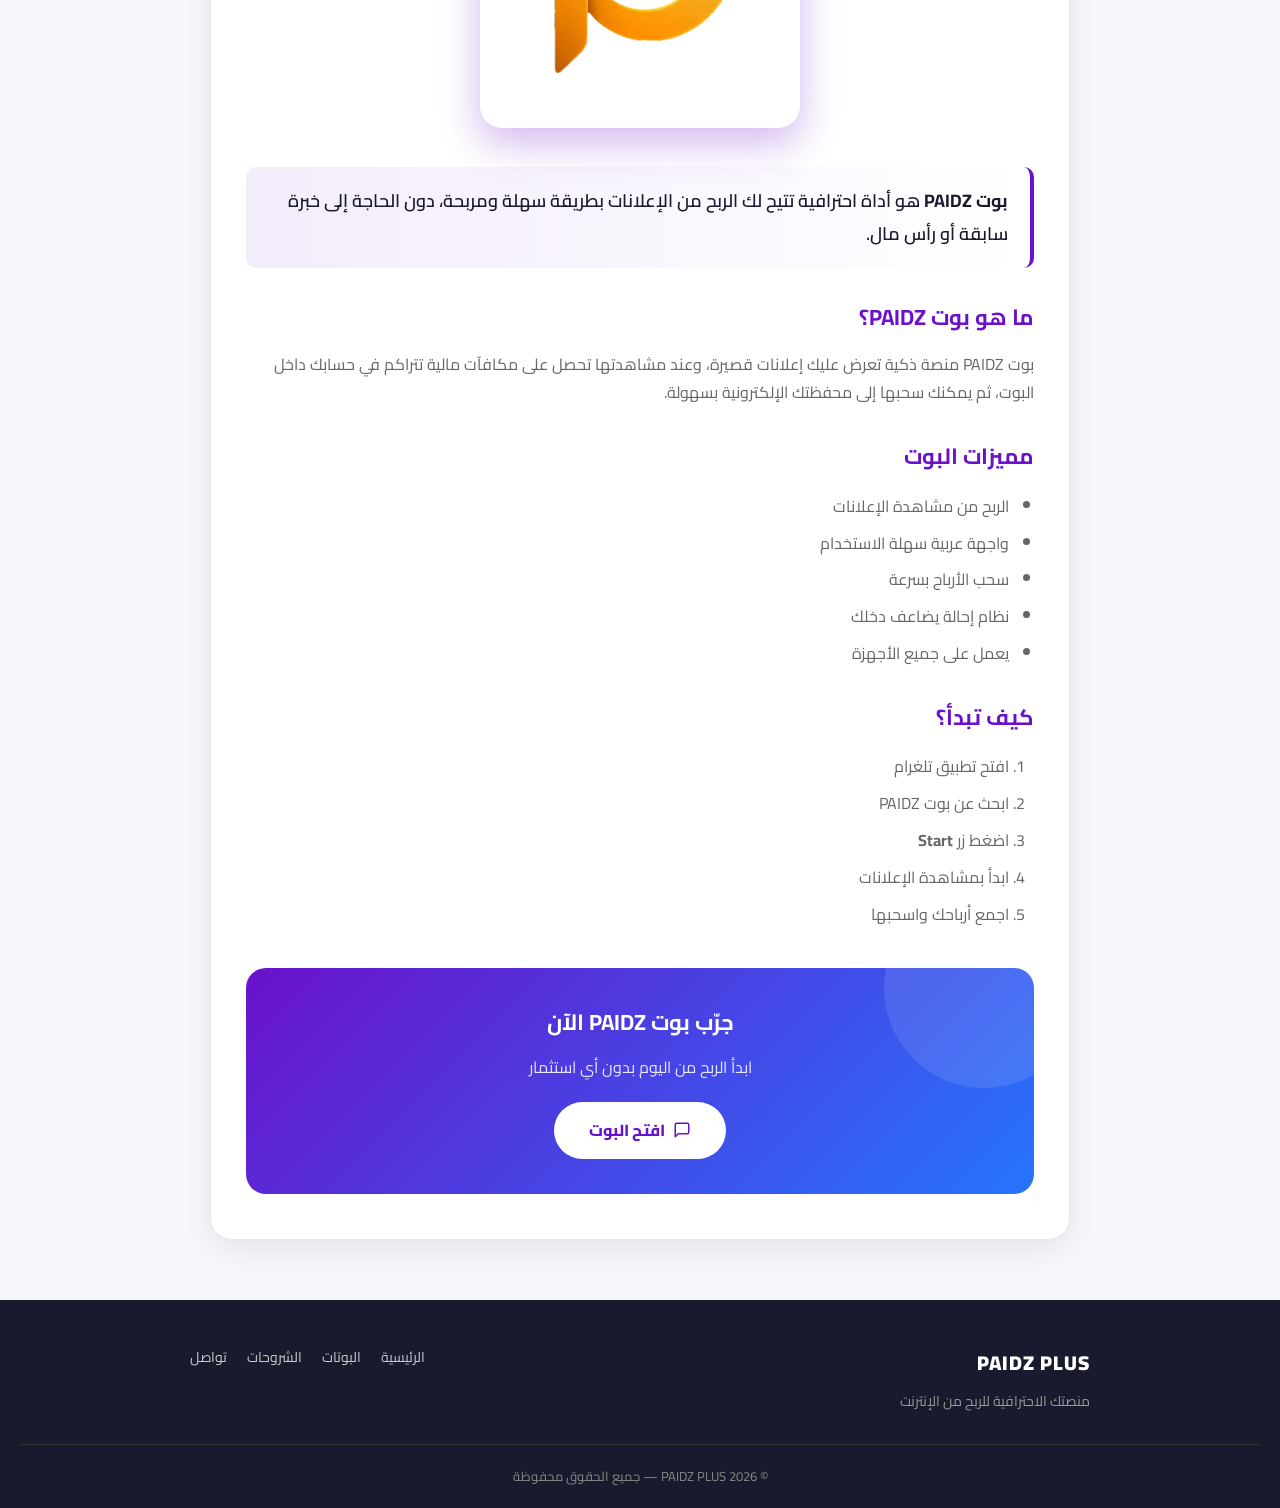
==== commit 4088f810: "Update index.html" ====
--- a/index.html
+++ b/index.html
@@ -3,7 +3,7 @@
 <head>
   <meta charset="UTF-8">
   <meta name="viewport" content="width=device-width, initial-scale=1.0">
-  <title>PAIDZ PLUS — منصة الربح والإعلانات الاحترافية</title>
+  <title>PAID PLUS — منصة الربح والإعلانات الاحترافية</title>
   <meta name="description" content="PAIDZ PLUS منصة متكاملة للربح من الإعلانات، البوتات، والشروحات الاحترافية">
   <link rel="stylesheet" href="style.css">
   <link href="https://fonts.googleapis.com/css2?family=Cairo:wght@400;600;700;900&display=swap" rel="stylesheet">
@@ -20,7 +20,7 @@
       </svg>
     </button>
 
-    <a href="index.html" class="logo">PAIDZ PLUS</a>
+    <a href="index.html" class="logo">PAID PLUS</a>
 
     <button class="theme-btn" onclick="toggleTheme()" aria-label="تبديل الوضع">
       <svg class="icon-sun" viewBox="0 0 24 24" fill="none" stroke="currentColor" stroke-width="2" stroke-linecap="round" stroke-linejoin="round">
@@ -36,7 +36,7 @@
   <!-- ===== القائمة الجانبية ===== -->
   <nav class="side-menu" id="sideMenu">
     <div class="side-header">
-      <span class="side-logo">PAIDZ PLUS</span>
+      <span class="side-logo">PAID PLUS</span>
     </div>
     <a href="index.html">
       <svg viewBox="0 0 24 24" fill="none" stroke="currentColor" stroke-width="2" stroke-linecap="round" stroke-linejoin="round"><path d="M3 9l9-7 9 7v11a2 2 0 0 1-2 2H5a2 2 0 0 1-2-2z"/><polyline points="9 22 9 12 15 12 15 22"/></svg>
@@ -198,4 +198,4 @@
 
   <script src="script.js"></script>
 </body>
-</html>+</html>
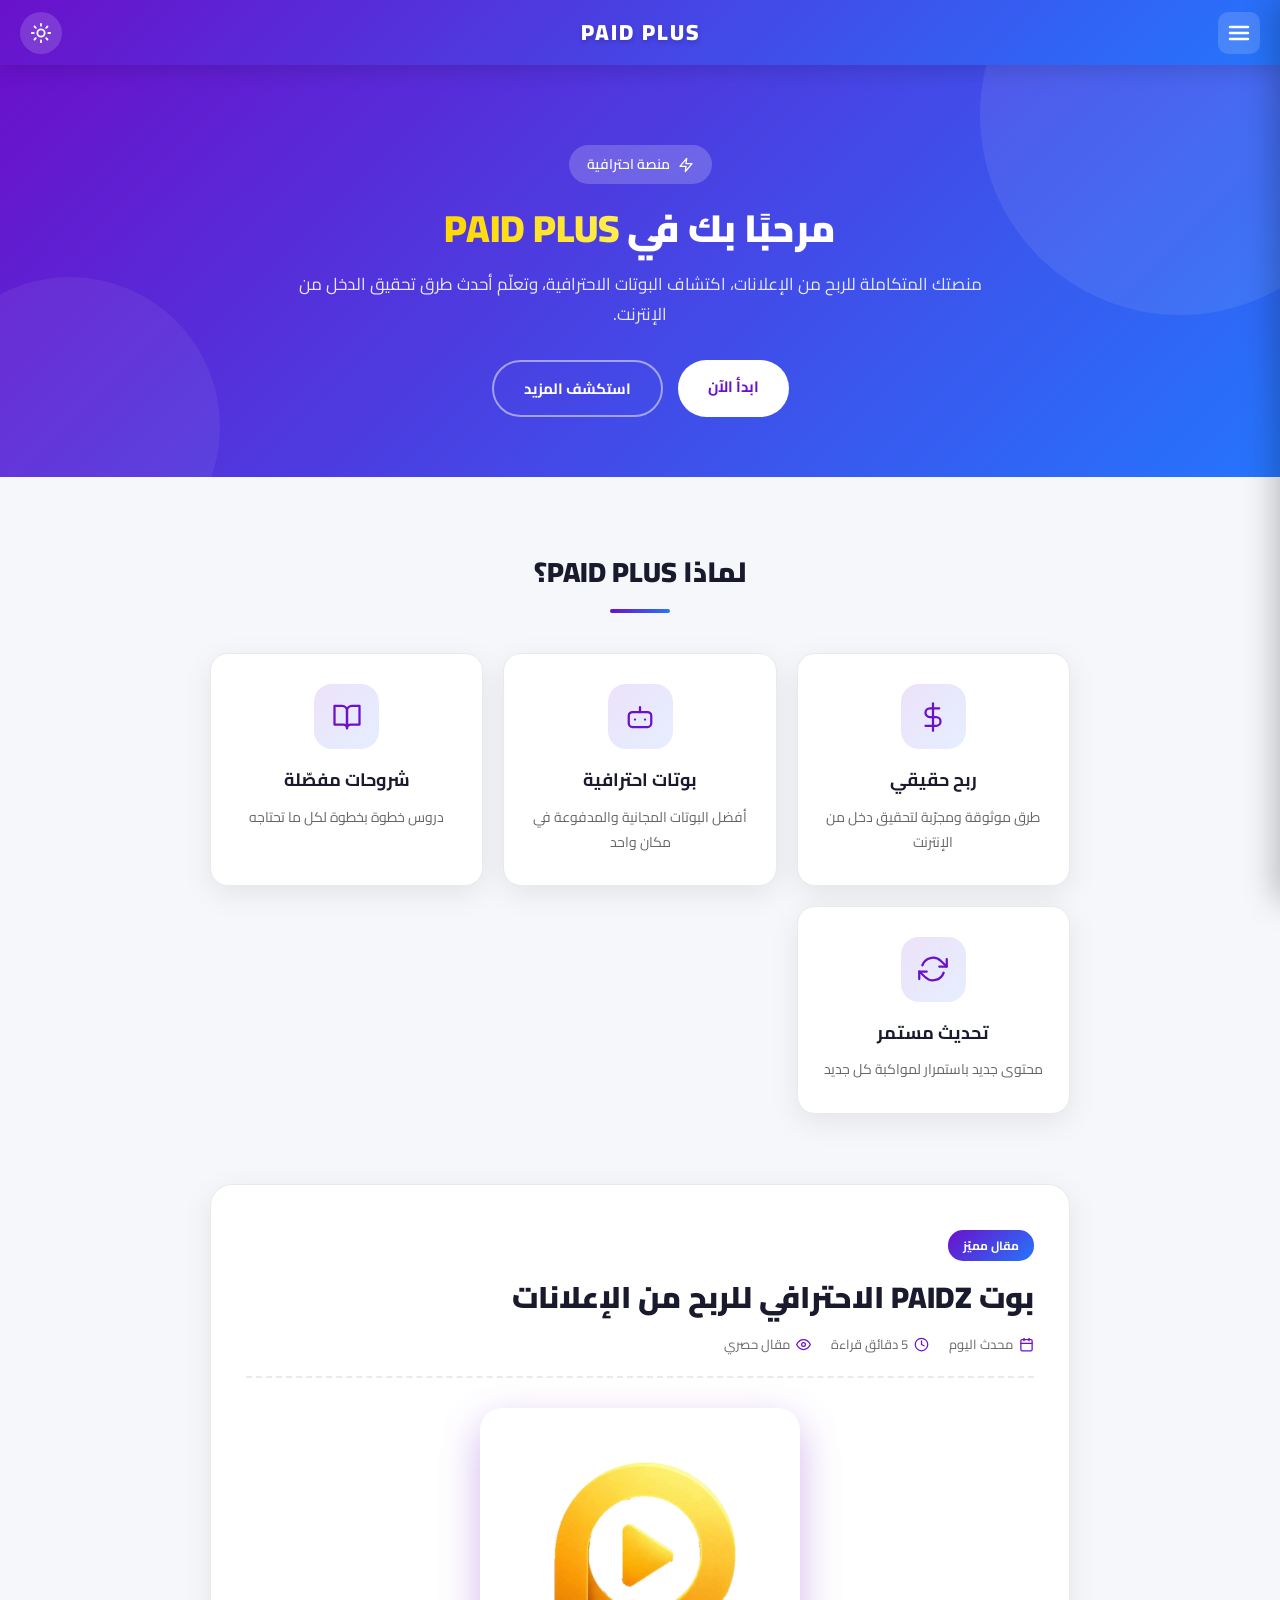
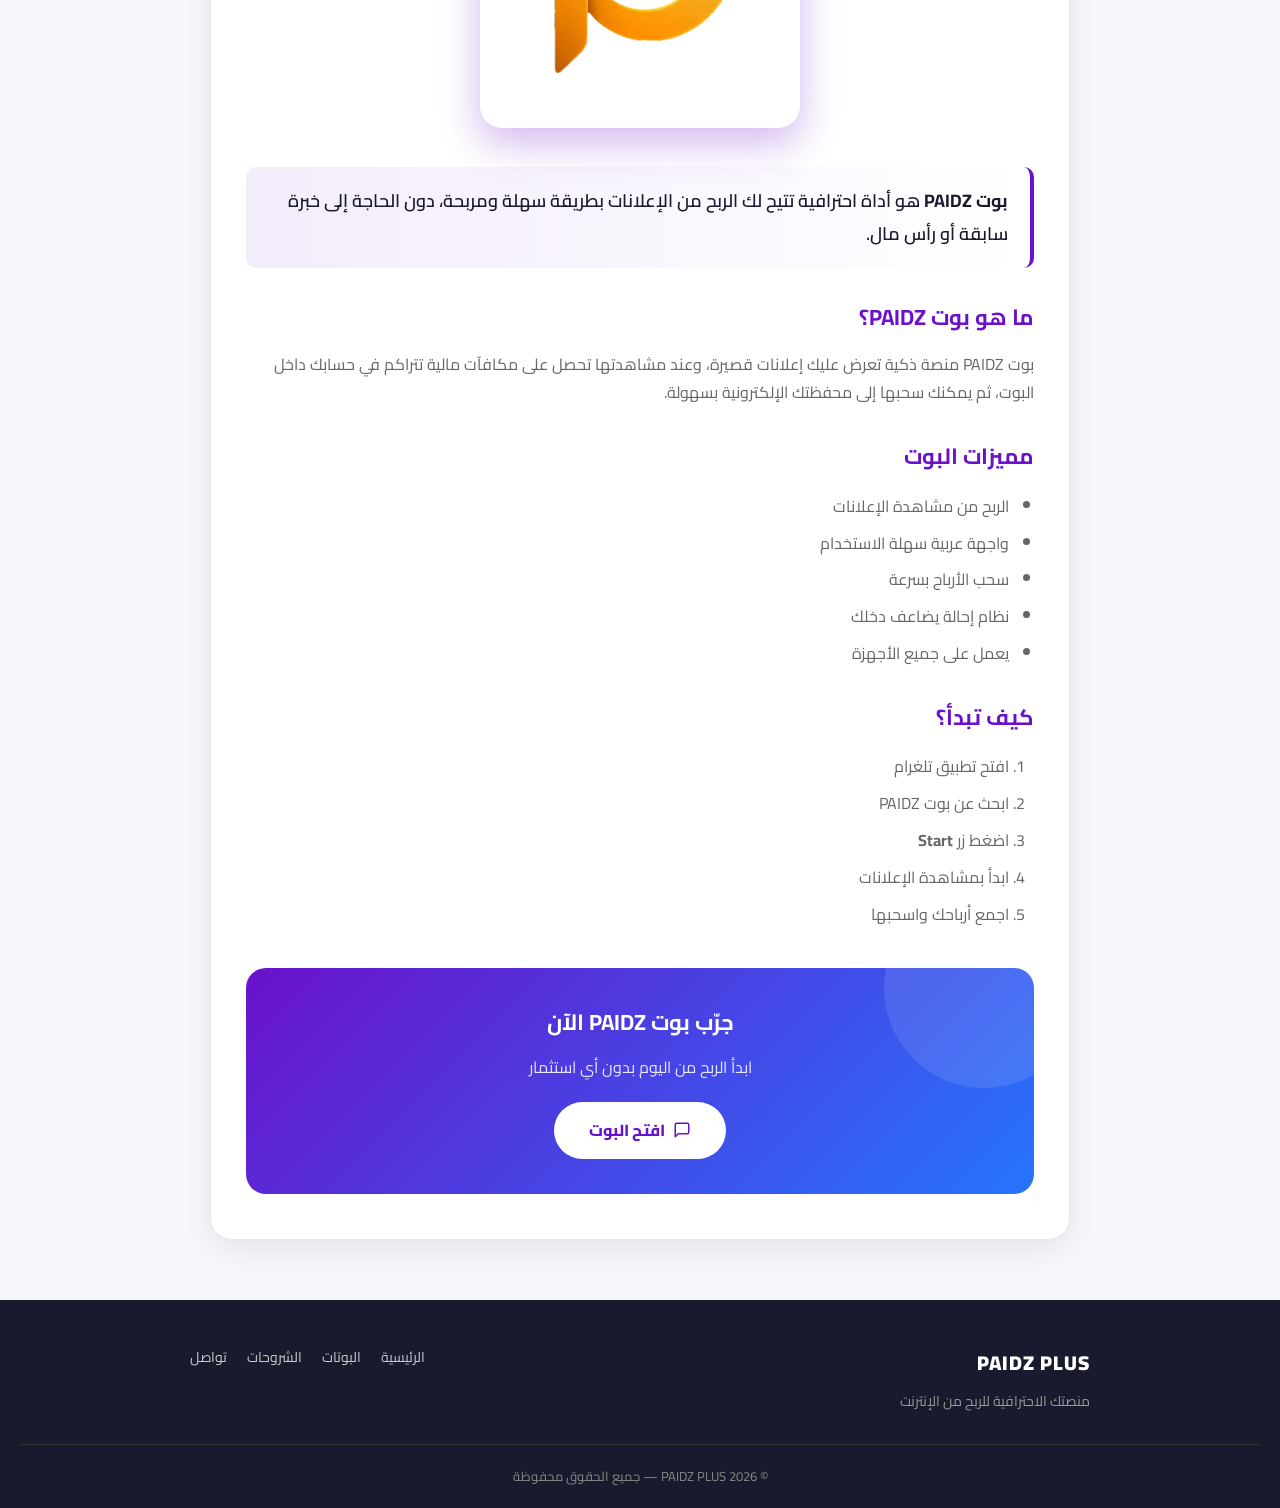
==== commit b471f127: "Update index.html" ====
--- a/index.html
+++ b/index.html
@@ -72,7 +72,7 @@
         <svg viewBox="0 0 24 24" fill="none" stroke="currentColor" stroke-width="2" stroke-linecap="round" stroke-linejoin="round"><polygon points="13 2 3 14 12 14 11 22 21 10 12 10 13 2"/></svg>
         منصة احترافية
       </span>
-      <h1>مرحبًا بك في <span>PAIDZ PLUS</span></h1>
+      <h1>مرحبًا بك في <span>PAID PLUS</span></h1>
       <p>منصتك المتكاملة للربح من الإعلانات، اكتشاف البوتات الاحترافية، وتعلّم أحدث طرق تحقيق الدخل من الإنترنت.</p>
       <div class="hero-buttons">
         <a href="#" class="btn-primary">ابدأ الآن</a>
@@ -83,7 +83,7 @@
 
   <!-- ===== المميزات ===== -->
   <section class="features container">
-    <h2 class="section-title">لماذا PAIDZ PLUS؟</h2>
+    <h2 class="section-title">لماذا PAID PLUS؟</h2>
     <div class="features-grid">
       <div class="feature-card">
         <div class="feature-icon">
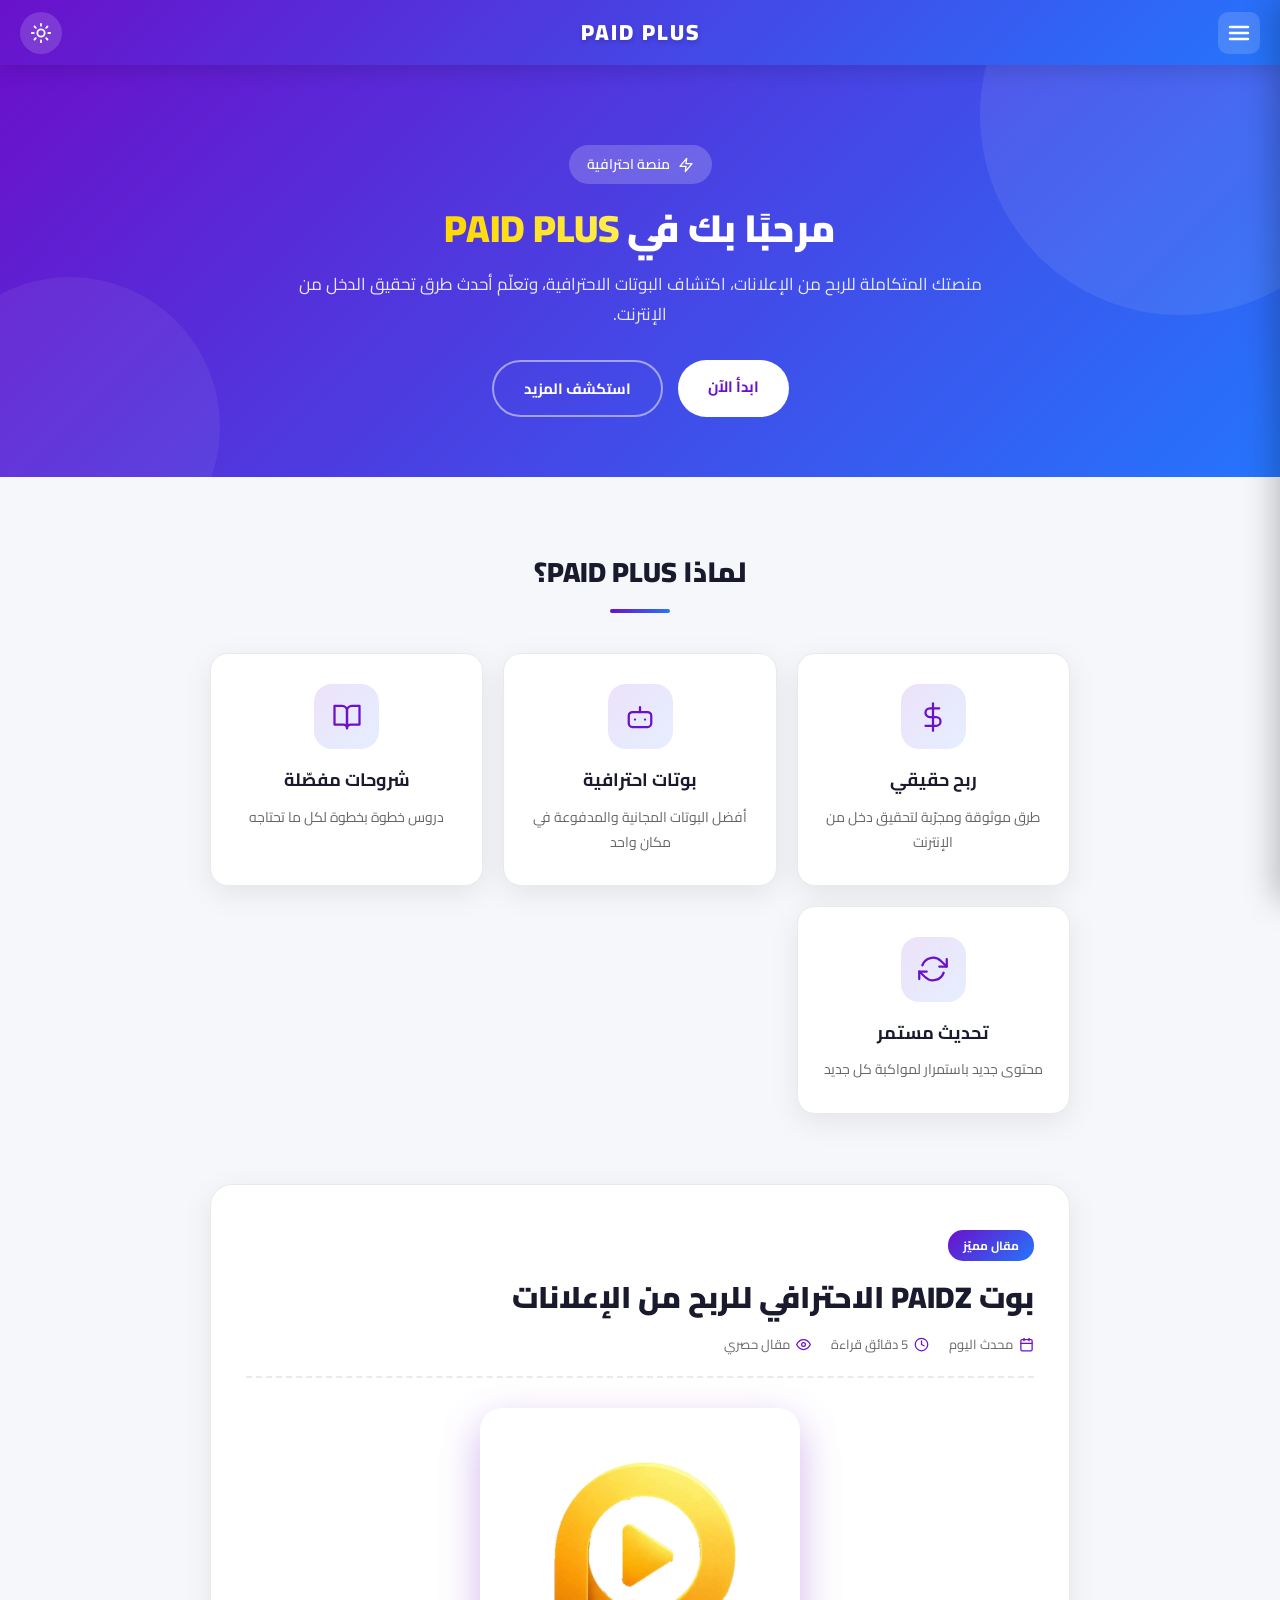
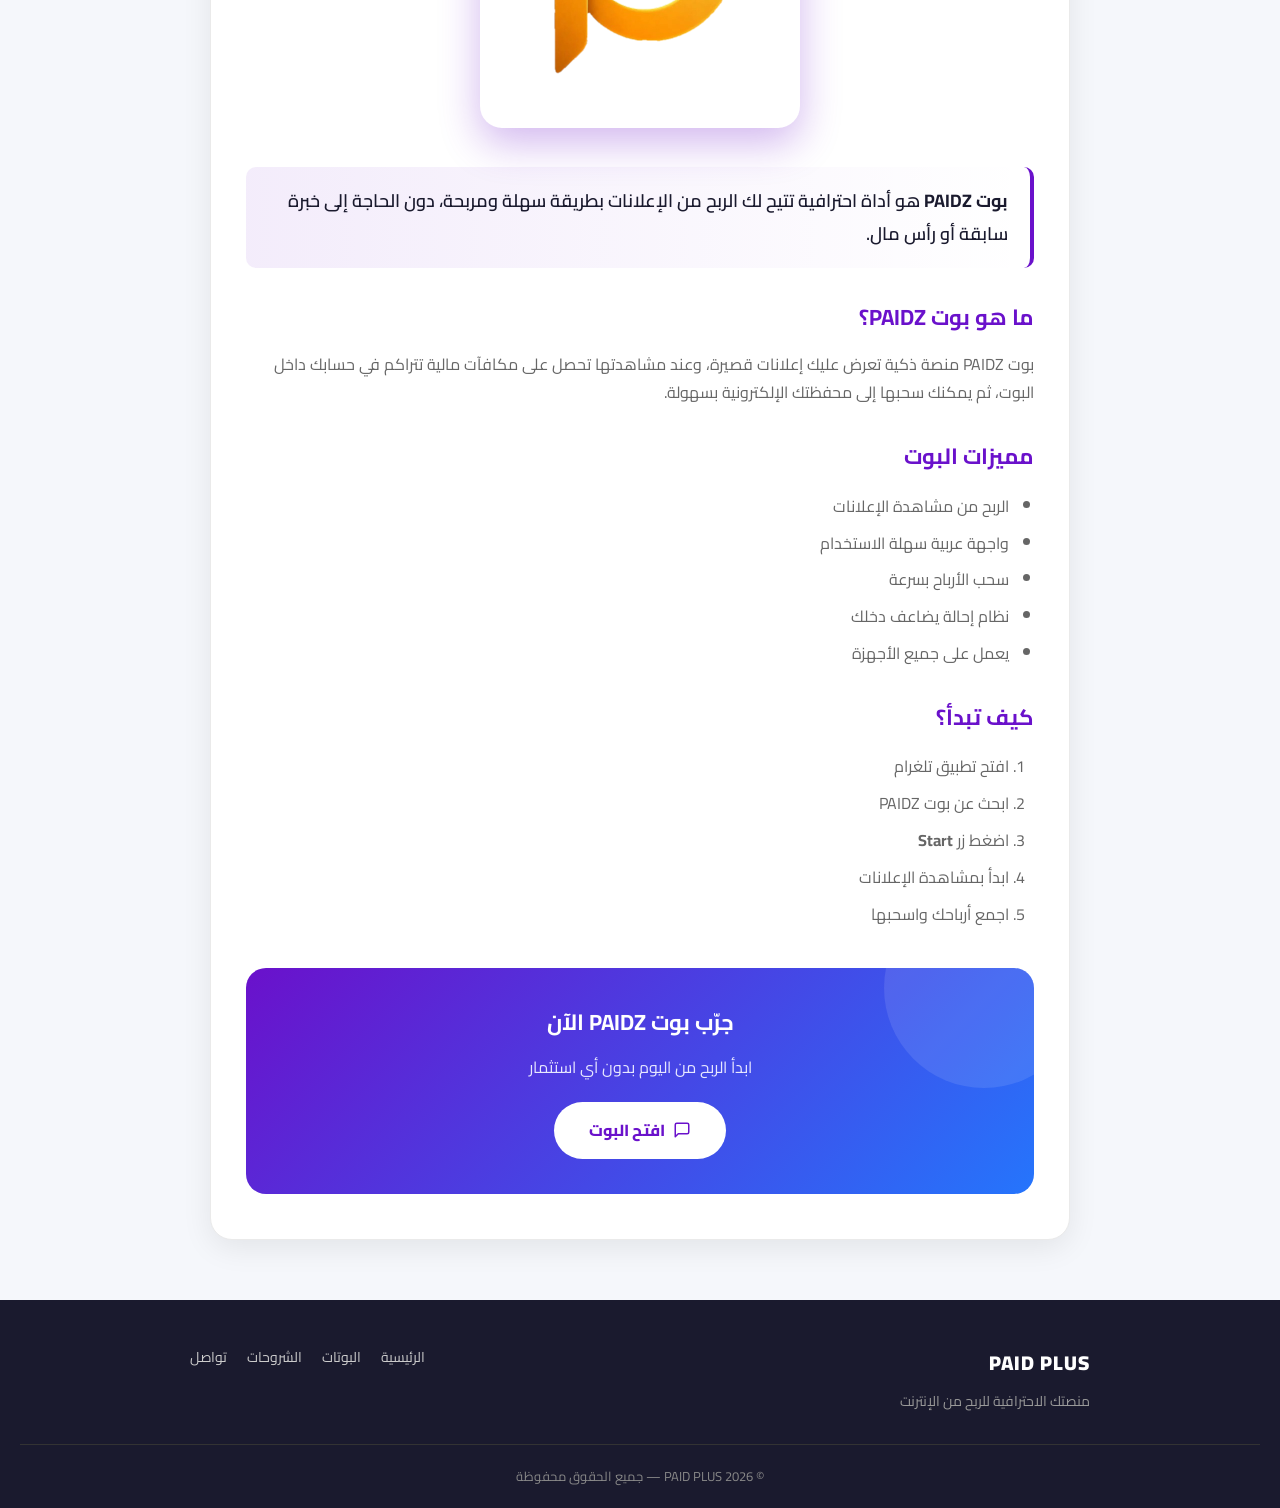
==== commit ce241741: "Update index.html" ====
--- a/index.html
+++ b/index.html
@@ -181,7 +181,7 @@
   <footer class="footer">
     <div class="footer-content">
       <div class="footer-brand">
-        <h3>PAIDZ PLUS</h3>
+        <h3>PAID PLUS</h3>
         <p>منصتك الاحترافية للربح من الإنترنت</p>
       </div>
       <div class="footer-links">
@@ -192,7 +192,7 @@
       </div>
     </div>
     <div class="footer-bottom">
-      <p>© 2026 PAIDZ PLUS — جميع الحقوق محفوظة</p>
+      <p>© 2026 PAID PLUS — جميع الحقوق محفوظة</p>
     </div>
   </footer>
 
